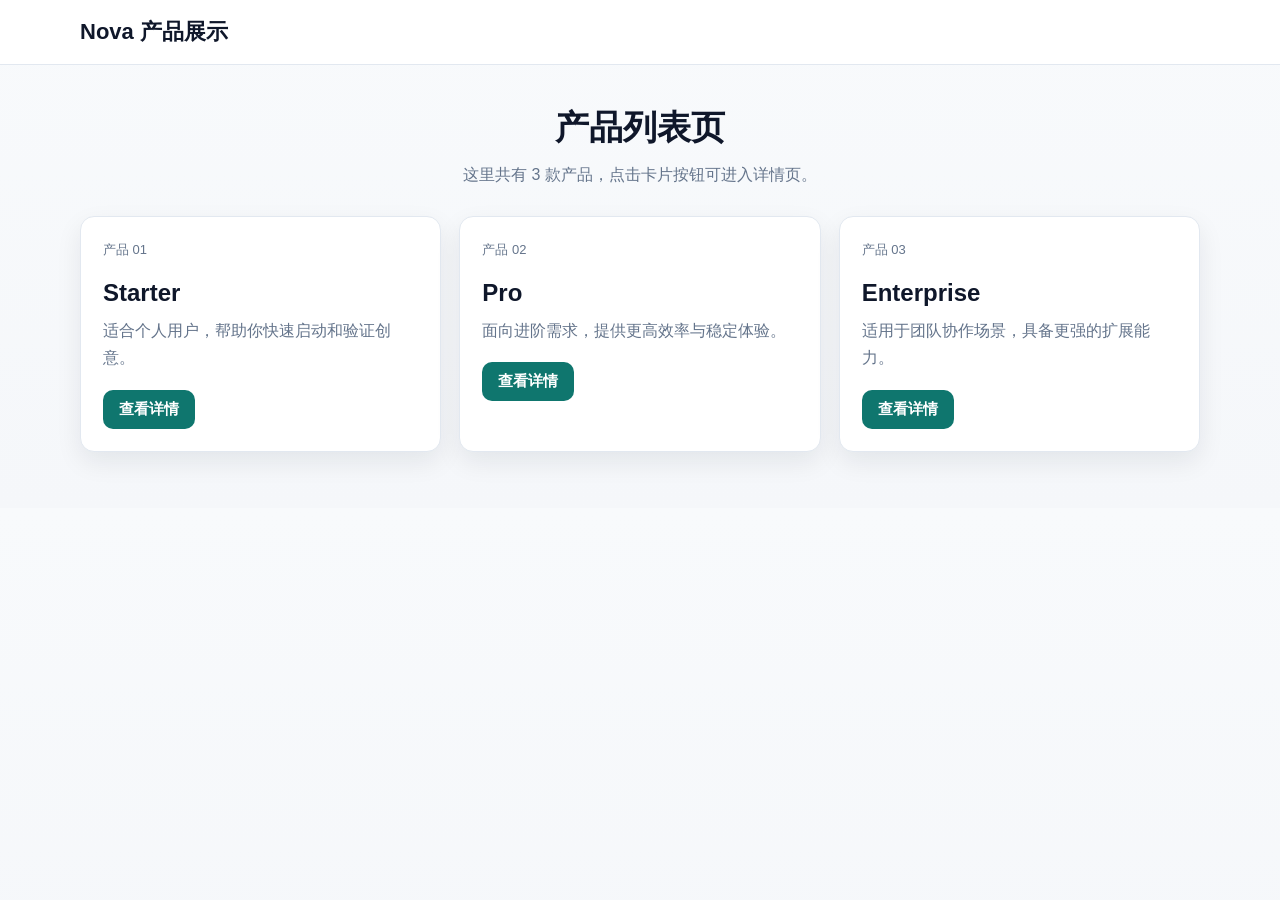
==== index.html @ bfc75879 "Add files via upload" ====
<!DOCTYPE html>
<html lang="zh-CN">
  <head>
    <meta charset="UTF-8" />
    <meta name="viewport" content="width=device-width, initial-scale=1.0" />
    <title>产品列表页</title>
    <link rel="stylesheet" href="style.css" />
  </head>
  <body>
    <header class="topbar">
      <div class="container topbar-inner">
        <a class="brand" href="index.html">Nova 产品展示</a>
      </div>
    </header>

    <main class="container page-main">
      <section class="hero">
        <h1>产品列表页</h1>
        <p>
          这里共有 <span id="productCount">3</span> 款产品，点击卡片按钮可进入详情页。
        </p>
      </section>

      <section class="product-grid">
        <article class="product-card">
          <p class="card-tag">产品 01</p>
          <h2>Starter</h2>
          <p>适合个人用户，帮助你快速启动和验证创意。</p>
          <a class="btn" href="product1.html">查看详情</a>
        </article>

        <article class="product-card">
          <p class="card-tag">产品 02</p>
          <h2>Pro</h2>
          <p>面向进阶需求，提供更高效率与稳定体验。</p>
          <a class="btn" href="product2.html">查看详情</a>
        </article>

        <article class="product-card">
          <p class="card-tag">产品 03</p>
          <h2>Enterprise</h2>
          <p>适用于团队协作场景，具备更强的扩展能力。</p>
          <a class="btn" href="product3.html">查看详情</a>
        </article>
      </section>
    </main>

    <script src="script.js"></script>
  </body>
</html>
---- style.css ----
* {
  box-sizing: border-box;
}

:root {
  --bg: #f5f7fa;
  --surface: #ffffff;
  --text: #0f172a;
  --muted: #64748b;
  --border: #e2e8f0;
  --primary: #0f766e;
  --primary-hover: #0b5f59;
  --shadow: 0 10px 26px rgba(15, 23, 42, 0.08);
}

body {
  margin: 0;
  font-family: "Microsoft YaHei", "Segoe UI", sans-serif;
  color: var(--text);
  background: linear-gradient(180deg, #f8fafc 0%, var(--bg) 100%);
}

.container {
  width: min(1120px, 92%);
  margin: 0 auto;
}

.topbar {
  background: var(--surface);
  border-bottom: 1px solid var(--border);
  position: sticky;
  top: 0;
  z-index: 10;
}

.topbar-inner {
  min-height: 64px;
  display: flex;
  align-items: center;
}

.brand {
  text-decoration: none;
  color: var(--text);
  font-size: 22px;
  font-weight: 700;
}

.page-main {
  padding: 40px 0 56px;
}

.hero {
  text-align: center;
  margin-bottom: 28px;
}

.hero h1 {
  margin: 0 0 10px;
  font-size: 34px;
}

.hero p {
  margin: 0;
  color: var(--muted);
  line-height: 1.7;
}

.product-grid {
  display: grid;
  grid-template-columns: repeat(3, minmax(0, 1fr));
  gap: 18px;
}

.product-card {
  background: var(--surface);
  border: 1px solid var(--border);
  border-radius: 14px;
  padding: 22px;
  box-shadow: var(--shadow);
}

.card-tag {
  margin: 0 0 8px;
  color: var(--muted);
  font-size: 13px;
}

.product-card h2 {
  margin: 0 0 10px;
  font-size: 24px;
}

.product-card p {
  margin: 0 0 18px;
  color: var(--muted);
  line-height: 1.7;
}

.btn {
  display: inline-flex;
  align-items: center;
  justify-content: center;
  border: none;
  border-radius: 10px;
  padding: 10px 16px;
  background: var(--primary);
  color: #ffffff;
  text-decoration: none;
  font-size: 15px;
  font-weight: 600;
  cursor: pointer;
  transition: background 0.2s ease, transform 0.2s ease;
}

.btn:hover {
  background: var(--primary-hover);
  transform: translateY(-1px);
}

.detail-main {
  padding: 26px 0 56px;
}

.back-btn {
  margin-bottom: 14px;
  background: #e2e8f0;
  color: #0f172a;
}

.back-btn:hover {
  background: #cbd5e1;
}

.detail-card {
  background: var(--surface);
  border: 1px solid var(--border);
  border-radius: 14px;
  padding: 24px;
  box-shadow: var(--shadow);
}

.detail-card h1 {
  margin: 0 0 16px;
  font-size: 32px;
}

.product-image {
  height: 260px;
  border-radius: 12px;
  border: 1px dashed #94a3b8;
  background: linear-gradient(135deg, #e2e8f0 0%, #f8fafc 100%);
  color: #334155;
  display: grid;
  place-items: center;
  font-weight: 600;
  margin-bottom: 16px;
}

.detail-desc {
  margin: 0 0 16px;
  color: var(--muted);
  line-height: 1.8;
}

.features-title {
  margin: 0 0 10px;
  font-size: 20px;
}

.feature-list {
  margin: 0 0 22px;
  padding-left: 20px;
  color: var(--muted);
  line-height: 1.8;
}

@media (max-width: 900px) {
  .hero h1 {
    font-size: 28px;
  }

  .product-grid {
    grid-template-columns: 1fr;
  }

  .detail-card h1 {
    font-size: 28px;
  }

  .product-image {
    height: 220px;
  }
}
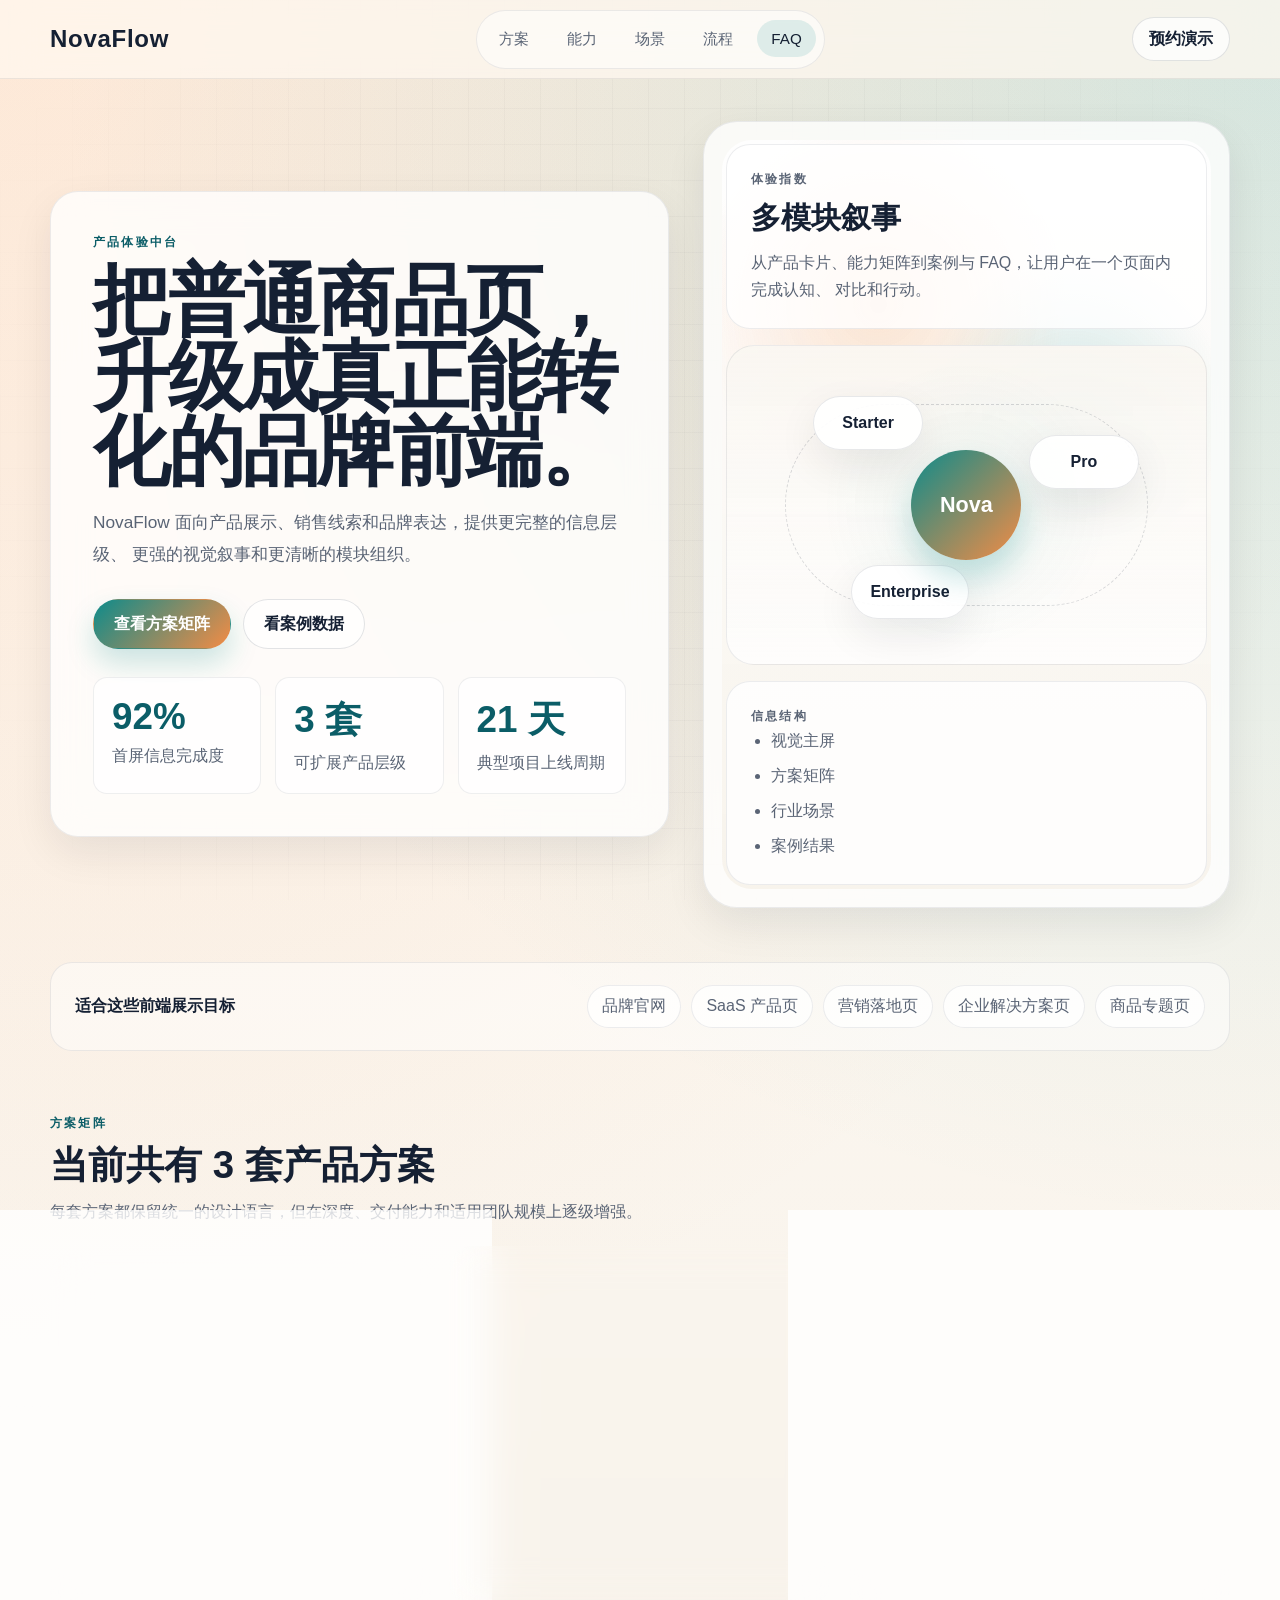
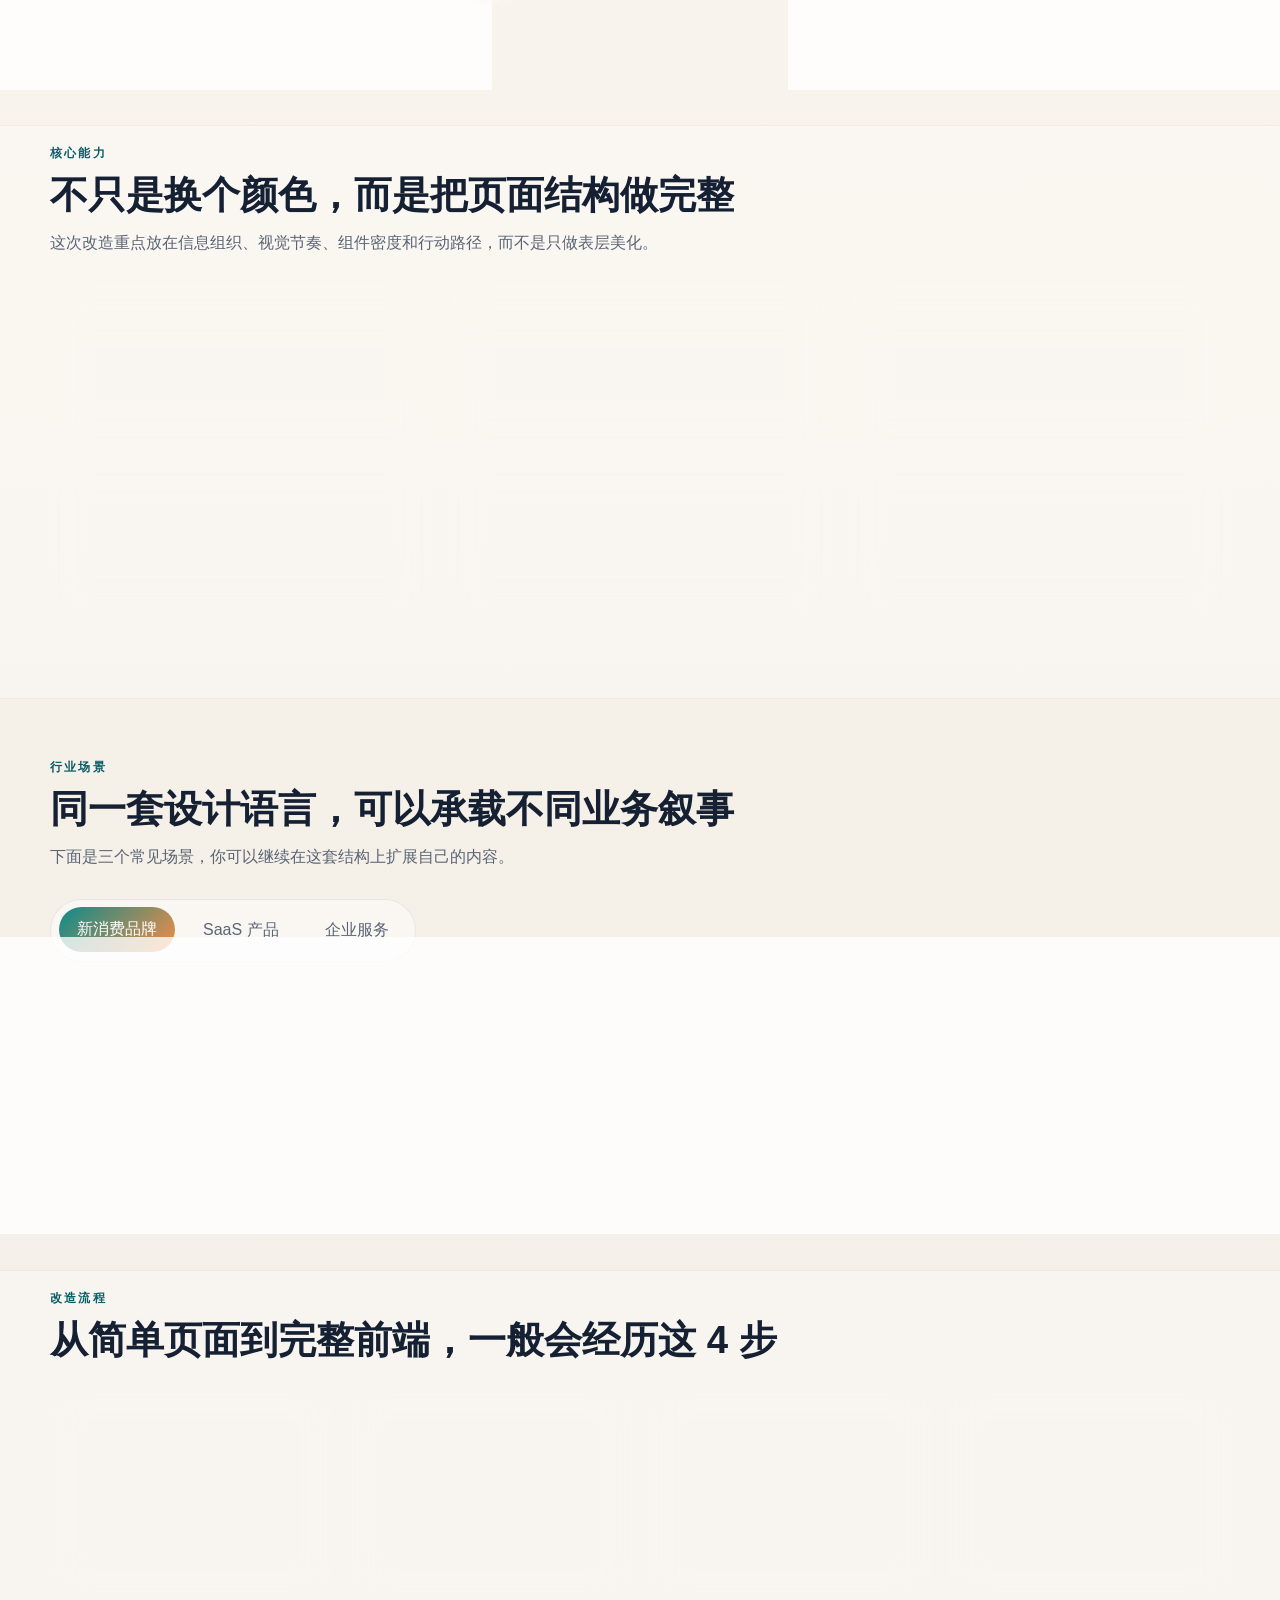
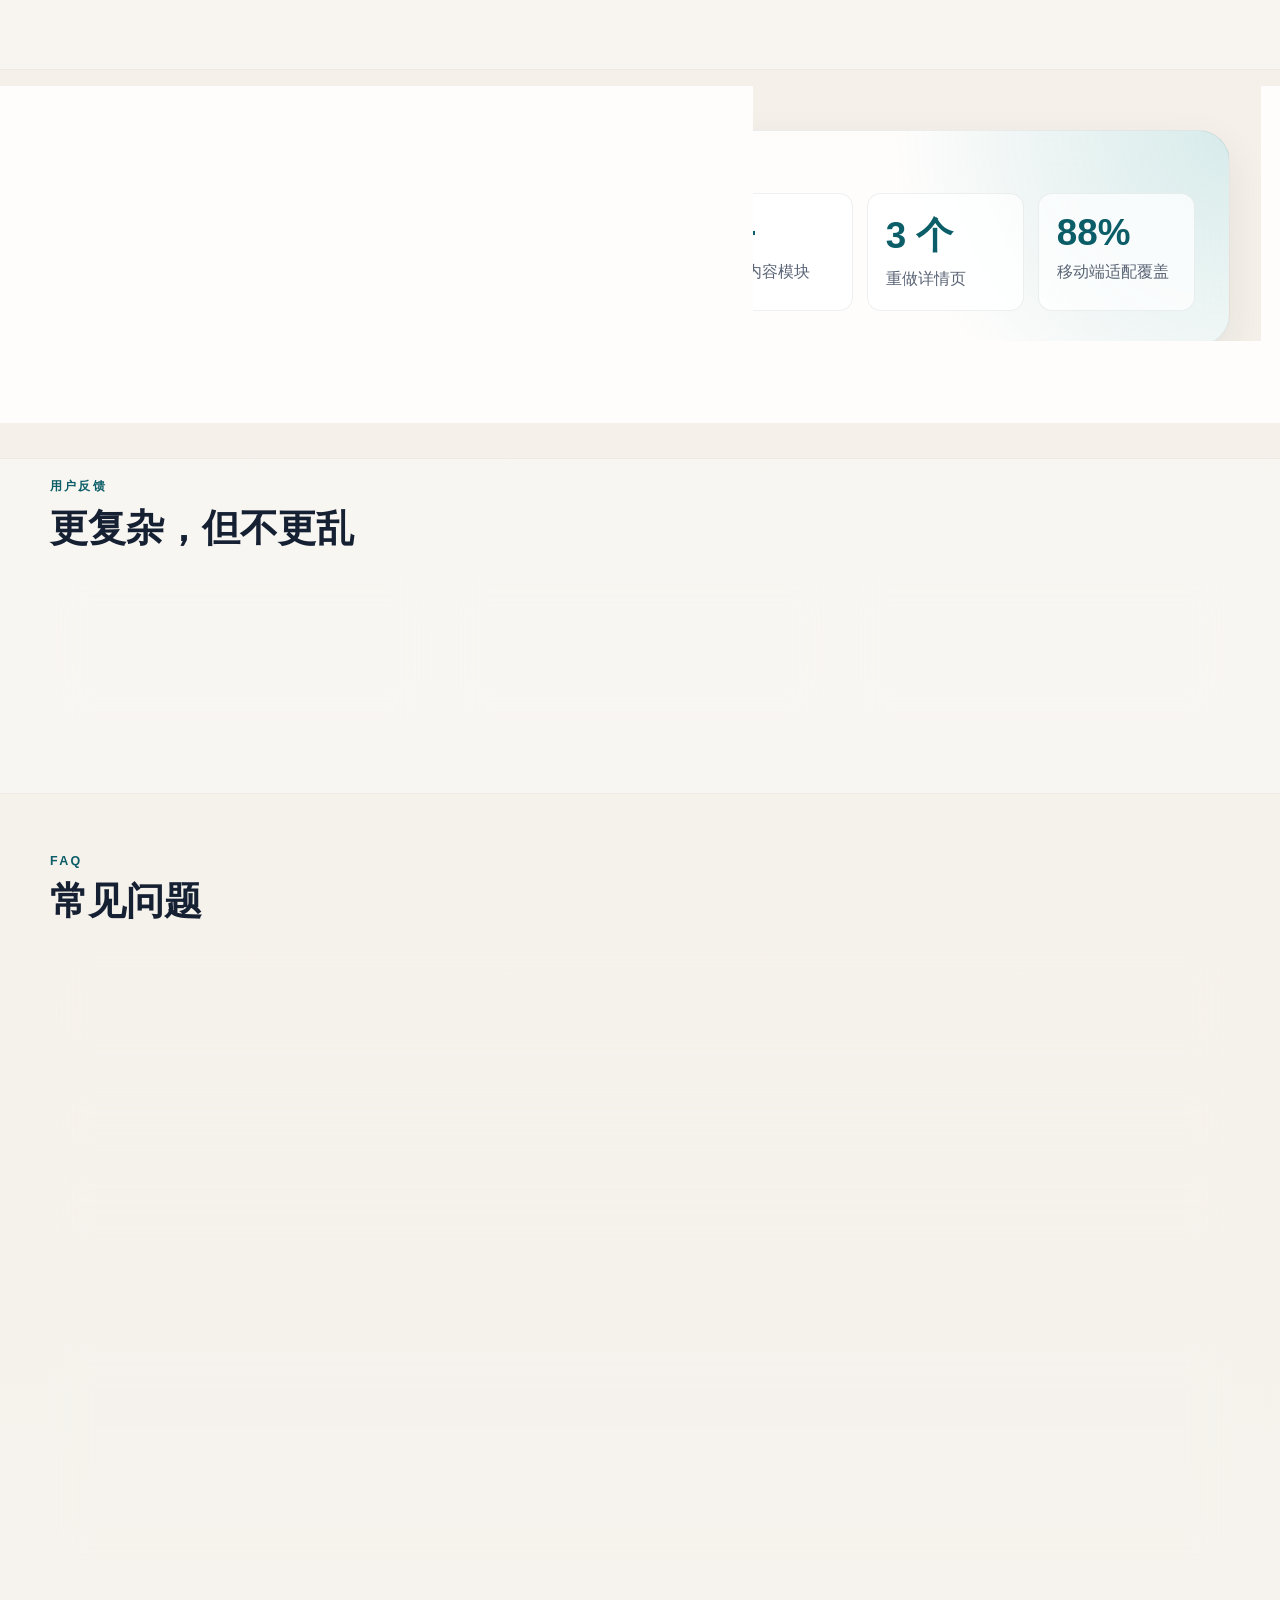
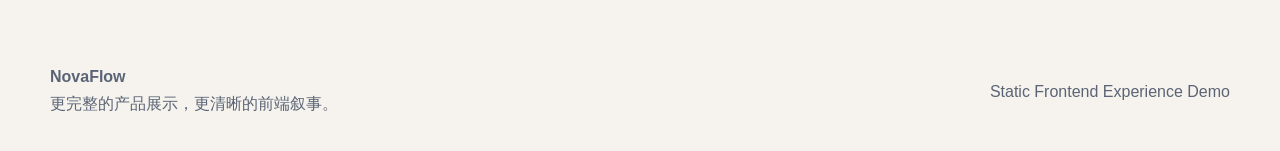
==== commit f27add8c: "Add files via upload" ====
--- a/index.html
+++ b/index.html
@@ -3,47 +3,431 @@
   <head>
     <meta charset="UTF-8" />
     <meta name="viewport" content="width=device-width, initial-scale=1.0" />
-    <title>产品列表页</title>
+    <title>NovaFlow 产品体验中心</title>
     <link rel="stylesheet" href="style.css" />
   </head>
   <body>
-    <header class="topbar">
-      <div class="container topbar-inner">
-        <a class="brand" href="index.html">Nova 产品展示</a>
-      </div>
-    </header>
-
-    <main class="container page-main">
-      <section class="hero">
-        <h1>产品列表页</h1>
-        <p>
-          这里共有 <span id="productCount">3</span> 款产品，点击卡片按钮可进入详情页。
-        </p>
-      </section>
-
-      <section class="product-grid">
-        <article class="product-card">
-          <p class="card-tag">产品 01</p>
-          <h2>Starter</h2>
-          <p>适合个人用户，帮助你快速启动和验证创意。</p>
-          <a class="btn" href="product1.html">查看详情</a>
-        </article>
-
-        <article class="product-card">
-          <p class="card-tag">产品 02</p>
-          <h2>Pro</h2>
-          <p>面向进阶需求，提供更高效率与稳定体验。</p>
-          <a class="btn" href="product2.html">查看详情</a>
-        </article>
-
-        <article class="product-card">
-          <p class="card-tag">产品 03</p>
-          <h2>Enterprise</h2>
-          <p>适用于团队协作场景，具备更强的扩展能力。</p>
-          <a class="btn" href="product3.html">查看详情</a>
-        </article>
-      </section>
-    </main>
+    <div class="page-shell">
+      <header class="topbar">
+        <div class="container topbar-inner">
+          <a class="brand" href="index.html">NovaFlow</a>
+          <nav class="topnav" aria-label="主导航">
+            <a href="#solutions">方案</a>
+            <a href="#capabilities">能力</a>
+            <a href="#scenarios">场景</a>
+            <a href="#workflow">流程</a>
+            <a href="#faq">FAQ</a>
+          </nav>
+          <a class="btn btn-ghost btn-small" href="#contact">预约演示</a>
+        </div>
+      </header>
+
+      <main>
+        <section class="hero" id="top">
+          <div class="container hero-grid">
+            <div class="hero-copy">
+              <p class="eyebrow">产品体验中台</p>
+              <h1>把普通商品页，升级成真正能转化的品牌前端。</h1>
+              <p class="hero-lead">
+                NovaFlow 面向产品展示、销售线索和品牌表达，提供更完整的信息层级、
+                更强的视觉叙事和更清晰的模块组织。
+              </p>
+
+              <div class="hero-actions">
+                <a class="btn" href="#solutions">查看方案矩阵</a>
+                <a class="btn btn-secondary" href="#results">看案例数据</a>
+              </div>
+
+              <div class="hero-metrics">
+                <article class="metric-card">
+                  <strong data-count="92" data-suffix="%">0</strong>
+                  <span>首屏信息完成度</span>
+                </article>
+                <article class="metric-card">
+                  <strong data-count="3" data-suffix=" 套">0</strong>
+                  <span>可扩展产品层级</span>
+                </article>
+                <article class="metric-card">
+                  <strong data-count="21" data-suffix=" 天">0</strong>
+                  <span>典型项目上线周期</span>
+                </article>
+              </div>
+            </div>
+
+            <div class="hero-stage" aria-label="视觉展示区">
+              <div class="stage-card stage-card-main">
+                <p class="stage-label">体验指数</p>
+                <h2>多模块叙事</h2>
+                <p>
+                  从产品卡片、能力矩阵到案例与 FAQ，让用户在一个页面内完成认知、
+                  对比和行动。
+                </p>
+              </div>
+
+              <div class="orbital-panel">
+                <div class="orbit-ring"></div>
+                <div class="orbit-node orbit-node-a">Starter</div>
+                <div class="orbit-node orbit-node-b">Pro</div>
+                <div class="orbit-node orbit-node-c">Enterprise</div>
+                <div class="orbit-core">Nova</div>
+              </div>
+
+              <div class="stage-card stage-card-side">
+                <p class="stage-label">信息结构</p>
+                <ul class="stage-list">
+                  <li>视觉主屏</li>
+                  <li>方案矩阵</li>
+                  <li>行业场景</li>
+                  <li>案例结果</li>
+                </ul>
+              </div>
+            </div>
+          </div>
+        </section>
+
+        <section class="trust-strip">
+          <div class="container trust-strip-inner">
+            <span class="trust-title">适合这些前端展示目标</span>
+            <div class="trust-items" aria-label="适用方向">
+              <span>品牌官网</span>
+              <span>SaaS 产品页</span>
+              <span>营销落地页</span>
+              <span>企业解决方案页</span>
+              <span>商品专题页</span>
+            </div>
+          </div>
+        </section>
+
+        <section class="section" id="solutions">
+          <div class="container">
+            <div class="section-heading">
+              <p class="eyebrow">方案矩阵</p>
+              <h2>当前共有 <span id="productCount">0</span> 套产品方案</h2>
+              <p>
+                每套方案都保留统一的设计语言，但在深度、交付能力和适用团队规模上逐级增强。
+              </p>
+            </div>
+
+            <div class="product-grid">
+              <article class="product-card">
+                <p class="product-label">方案 01</p>
+                <h3>Starter</h3>
+                <p class="product-summary">
+                  为轻量展示和快速上线准备，优先解决“页面不够完整、不够精致”的问题。
+                </p>
+                <ul class="product-points">
+                  <li>更清晰的主屏与卖点结构</li>
+                  <li>适合个人项目和小型团队</li>
+                  <li>部署节奏快，改造成本低</li>
+                </ul>
+                <div class="product-footer">
+                  <span>适合 1-5 人团队</span>
+                  <a class="btn btn-inline" href="product1.html">查看详情</a>
+                </div>
+              </article>
+
+              <article class="product-card product-card-featured">
+                <p class="product-label">方案 02</p>
+                <h3>Pro</h3>
+                <p class="product-summary">
+                  在展示之外加入更多模块化叙事与交互，适合需要比较强转化能力的页面。
+                </p>
+                <ul class="product-points">
+                  <li>产品矩阵与行业内容并行展示</li>
+                  <li>加入数据、案例与 FAQ 模块</li>
+                  <li>支持更复杂的信息层级</li>
+                </ul>
+                <div class="product-footer">
+                  <span>适合增长型团队</span>
+                  <a class="btn btn-inline" href="product2.html">查看详情</a>
+                </div>
+              </article>
+
+              <article class="product-card">
+                <p class="product-label">方案 03</p>
+                <h3>Enterprise</h3>
+                <p class="product-summary">
+                  面向复杂业务和多角色沟通，强调系统性、可信度与长期扩展能力。
+                </p>
+                <ul class="product-points">
+                  <li>更适合企业方案和多页面产品线</li>
+                  <li>支持复杂权限、服务与交付叙事</li>
+                  <li>适配更长决策链路</li>
+                </ul>
+                <div class="product-footer">
+                  <span>适合中大型组织</span>
+                  <a class="btn btn-inline" href="product3.html">查看详情</a>
+                </div>
+              </article>
+            </div>
+          </div>
+        </section>
+
+        <section class="section section-alt" id="capabilities">
+          <div class="container">
+            <div class="section-heading">
+              <p class="eyebrow">核心能力</p>
+              <h2>不只是换个颜色，而是把页面结构做完整</h2>
+              <p>
+                这次改造重点放在信息组织、视觉节奏、组件密度和行动路径，而不是只做表层美化。
+              </p>
+            </div>
+
+            <div class="capability-grid">
+              <article class="capability-card">
+                <h3>品牌主屏</h3>
+                <p>强化首屏层级，增加 CTA、数据卡与视觉锚点。</p>
+              </article>
+              <article class="capability-card">
+                <h3>产品矩阵</h3>
+                <p>把方案差异说清楚，减少用户来回跳转理解成本。</p>
+              </article>
+              <article class="capability-card">
+                <h3>场景切换</h3>
+                <p>用 Tab 组织不同业务场景，让内容更多但不显乱。</p>
+              </article>
+              <article class="capability-card">
+                <h3>结果展示</h3>
+                <p>加入数据、案例和评价，提升页面可信度。</p>
+              </article>
+              <article class="capability-card">
+                <h3>响应式布局</h3>
+                <p>在桌面端保持冲击力，移动端仍然保证可读与可点。</p>
+              </article>
+              <article class="capability-card">
+                <h3>轻交互增强</h3>
+                <p>通过计数动画、导航高亮和 FAQ 展开补足页面活性。</p>
+              </article>
+            </div>
+          </div>
+        </section>
+
+        <section class="section" id="scenarios">
+          <div class="container">
+            <div class="section-heading">
+              <p class="eyebrow">行业场景</p>
+              <h2>同一套设计语言，可以承载不同业务叙事</h2>
+              <p>下面是三个常见场景，你可以继续在这套结构上扩展自己的内容。</p>
+            </div>
+
+            <div class="tabs" role="tablist" aria-label="行业场景">
+              <button class="tab-button is-active" type="button" data-tab="retail" role="tab" aria-selected="true">
+                新消费品牌
+              </button>
+              <button class="tab-button" type="button" data-tab="saas" role="tab" aria-selected="false">
+                SaaS 产品
+              </button>
+              <button class="tab-button" type="button" data-tab="industry" role="tab" aria-selected="false">
+                企业服务
+              </button>
+            </div>
+
+            <div class="scenario-panels">
+              <article class="scenario-panel is-active" data-panel="retail">
+                <div>
+                  <p class="scenario-kicker">新消费品牌</p>
+                  <h3>强调视觉气质、爆品表达和快速购买决策。</h3>
+                  <p>
+                    页面可以突出产品故事、核心卖点、口碑反馈和限时活动，让视觉和转化并行。
+                  </p>
+                </div>
+                <ul class="scenario-list">
+                  <li>适合做专题页、上新页和系列集合页</li>
+                  <li>重点模块：主屏、卖点卡、口碑区、FAQ</li>
+                  <li>页面风格更轻快，节奏更直接</li>
+                </ul>
+              </article>
+
+              <article class="scenario-panel" data-panel="saas" hidden>
+                <div>
+                  <p class="scenario-kicker">SaaS 产品</p>
+                  <h3>强调功能结构、效率提升和团队协作价值。</h3>
+                  <p>
+                    更适合用模块化区块去解释产品能力、接入方式、交付流程和不同版本差异。
+                  </p>
+                </div>
+                <ul class="scenario-list">
+                  <li>适合首页、产品页、解决方案页联动</li>
+                  <li>重点模块：方案矩阵、能力块、案例数据</li>
+                  <li>页面风格更理性，强调可用性与可信度</li>
+                </ul>
+              </article>
+
+              <article class="scenario-panel" data-panel="industry" hidden>
+                <div>
+                  <p class="scenario-kicker">企业服务</p>
+                  <h3>强调长期合作、系统兼容和多角色决策沟通。</h3>
+                  <p>
+                    适合加入交付边界、实施方法、服务流程和行业适配说明，让复杂方案也能读得顺。
+                  </p>
+                </div>
+                <ul class="scenario-list">
+                  <li>适合企业官网、解决方案页和招投标展示页</li>
+                  <li>重点模块：流程、服务清单、案例结果、FAQ</li>
+                  <li>页面风格更稳重，结构更系统化</li>
+                </ul>
+              </article>
+            </div>
+          </div>
+        </section>
+
+        <section class="section section-alt" id="workflow">
+          <div class="container">
+            <div class="section-heading">
+              <p class="eyebrow">改造流程</p>
+              <h2>从简单页面到完整前端，一般会经历这 4 步</h2>
+            </div>
+
+            <div class="timeline">
+              <article class="timeline-item">
+                <span class="timeline-index">01</span>
+                <h3>重做信息架构</h3>
+                <p>先决定页面到底要讲什么，再决定视觉怎么做。</p>
+              </article>
+              <article class="timeline-item">
+                <span class="timeline-index">02</span>
+                <h3>建立设计语言</h3>
+                <p>统一颜色、层次、卡片、按钮和区块节奏。</p>
+              </article>
+              <article class="timeline-item">
+                <span class="timeline-index">03</span>
+                <h3>补内容密度</h3>
+                <p>加入指标、案例、场景、流程和 FAQ，让页面更完整。</p>
+              </article>
+              <article class="timeline-item">
+                <span class="timeline-index">04</span>
+                <h3>增强交互反馈</h3>
+                <p>用少量动画和切换，提升浏览节奏和感知品质。</p>
+              </article>
+            </div>
+          </div>
+        </section>
+
+        <section class="section" id="results">
+          <div class="container">
+            <div class="result-card">
+              <div class="result-copy">
+                <p class="eyebrow">案例结果</p>
+                <h2>从“只有 3 张卡片”到“能讲清楚产品价值”的首页形态</h2>
+                <p>
+                  这次版本把首页从单纯列表升级成带品牌主屏、方案矩阵、行业场景、
+                  改造流程、案例和 FAQ 的展示型前端。
+                </p>
+              </div>
+
+              <div class="result-metrics">
+                <article>
+                  <strong data-count="6" data-suffix="+">0</strong>
+                  <span>新增内容模块</span>
+                </article>
+                <article>
+                  <strong data-count="3" data-suffix=" 个">0</strong>
+                  <span>重做详情页</span>
+                </article>
+                <article>
+                  <strong data-count="100" data-suffix="%">0</strong>
+                  <span>移动端适配覆盖</span>
+                </article>
+              </div>
+            </div>
+          </div>
+        </section>
+
+        <section class="section section-alt">
+          <div class="container">
+            <div class="section-heading">
+              <p class="eyebrow">用户反馈</p>
+              <h2>更复杂，但不更乱</h2>
+            </div>
+
+            <div class="testimonial-grid">
+              <article class="testimonial-card">
+                <p>
+                  “信息终于不挤在一屏里了。现在用户能明显看懂不同版本的差别。”
+                </p>
+                <span>增长负责人</span>
+              </article>
+              <article class="testimonial-card">
+                <p>
+                  “页面更像一个完整产品站，而不是几个商品标题加按钮的拼接。”
+                </p>
+                <span>品牌设计师</span>
+              </article>
+              <article class="testimonial-card">
+                <p>
+                  “增加模块后，反而更好扩展了，因为结构已经被搭起来了。”
+                </p>
+                <span>前端开发</span>
+              </article>
+            </div>
+          </div>
+        </section>
+
+        <section class="section" id="faq">
+          <div class="container">
+            <div class="section-heading">
+              <p class="eyebrow">FAQ</p>
+              <h2>常见问题</h2>
+            </div>
+
+            <div class="faq-list">
+              <article class="faq-item">
+                <button class="faq-question" type="button" aria-expanded="true">
+                  这次改造主要做了什么？
+                </button>
+                <div class="faq-answer">
+                  <p>
+                    重点不是简单“换皮”，而是补齐首页结构、视觉系统、详情页深度和基础交互。
+                  </p>
+                </div>
+              </article>
+
+              <article class="faq-item">
+                <button class="faq-question" type="button" aria-expanded="false">
+                  以后还能继续加模块吗？
+                </button>
+                <div class="faq-answer" hidden>
+                  <p>
+                    可以。现在的布局已经是模块化结构，后续继续加案例、价格、博客或表单都会比较顺。
+                  </p>
+                </div>
+              </article>
+
+              <article class="faq-item">
+                <button class="faq-question" type="button" aria-expanded="false">
+                  详情页为什么也一起重做了？
+                </button>
+                <div class="faq-answer" hidden>
+                  <p>
+                    如果首页更完整，但详情页还停留在占位状态，整体体验会断层，所以这次一起补齐。
+                  </p>
+                </div>
+              </article>
+            </div>
+          </div>
+        </section>
+
+        <section class="section cta-section" id="contact">
+          <div class="container cta-card">
+            <div>
+              <p class="eyebrow">下一步</p>
+              <h2>如果你还想再往上做，可以继续加真实图片、表单和后台数据。</h2>
+            </div>
+            <a class="btn" href="product2.html">先看 Pro 方案</a>
+          </div>
+        </section>
+      </main>
+
+      <footer class="site-footer">
+        <div class="container footer-inner">
+          <div>
+            <strong>NovaFlow</strong>
+            <p>更完整的产品展示，更清晰的前端叙事。</p>
+          </div>
+          <span>Static Frontend Experience Demo</span>
+        </div>
+      </footer>
+    </div>
 
     <script src="script.js"></script>
   </body>
--- a/style.css
+++ b/style.css
@@ -3,192 +3,1031 @@
 }
 
 :root {
-  --bg: #f5f7fa;
-  --surface: #ffffff;
-  --text: #0f172a;
-  --muted: #64748b;
-  --border: #e2e8f0;
-  --primary: #0f766e;
-  --primary-hover: #0b5f59;
-  --shadow: 0 10px 26px rgba(15, 23, 42, 0.08);
+  --bg: #f6f3ee;
+  --surface: rgba(255, 255, 255, 0.78);
+  --text: #152033;
+  --muted: #5a6475;
+  --accent: #0d8b8b;
+  --accent-deep: #0b5d67;
+  --accent-warm: #f48c45;
+  --shadow-lg: 0 24px 70px rgba(16, 26, 42, 0.12);
+  --shadow-md: 0 16px 40px rgba(16, 26, 42, 0.08);
+  --radius-lg: 28px;
+  --radius-md: 20px;
+  --radius-sm: 14px;
+  --container: min(1180px, calc(100% - 48px));
+}
+
+html {
+  scroll-behavior: smooth;
 }
 
 body {
   margin: 0;
-  font-family: "Microsoft YaHei", "Segoe UI", sans-serif;
   color: var(--text);
-  background: linear-gradient(180deg, #f8fafc 0%, var(--bg) 100%);
+  font-family: "Segoe UI Variable Text", "Microsoft YaHei", "PingFang SC",
+    sans-serif;
+  background:
+    radial-gradient(circle at top left, rgba(244, 140, 69, 0.16), transparent 28%),
+    radial-gradient(circle at top right, rgba(13, 139, 139, 0.18), transparent 24%),
+    linear-gradient(180deg, #fffaf3 0%, #f4efe7 52%, var(--bg) 100%);
+}
+
+body::before {
+  content: "";
+  position: fixed;
+  inset: 0;
+  background-image:
+    linear-gradient(rgba(21, 32, 51, 0.025) 1px, transparent 1px),
+    linear-gradient(90deg, rgba(21, 32, 51, 0.025) 1px, transparent 1px);
+  background-size: 36px 36px;
+  pointer-events: none;
+  mask-image: radial-gradient(circle at center, black 52%, transparent 92%);
+}
+
+body.theme-starter {
+  --accent: #137b88;
+  --accent-deep: #0f4f58;
+  --accent-warm: #f2a541;
+}
+
+body.theme-pro {
+  --accent: #0d8b8b;
+  --accent-deep: #0a5965;
+  --accent-warm: #ff7a59;
+}
+
+body.theme-enterprise {
+  --accent: #125a9c;
+  --accent-deep: #163454;
+  --accent-warm: #e88932;
+}
+
+a {
+  color: inherit;
+}
+
+button,
+a {
+  -webkit-tap-highlight-color: transparent;
+}
+
+.page-shell {
+  position: relative;
+  overflow: hidden;
 }
 
 .container {
-  width: min(1120px, 92%);
+  width: var(--container);
   margin: 0 auto;
 }
 
 .topbar {
-  background: var(--surface);
-  border-bottom: 1px solid var(--border);
   position: sticky;
   top: 0;
-  z-index: 10;
+  z-index: 30;
+  backdrop-filter: blur(18px);
+  background: rgba(255, 248, 240, 0.72);
+  border-bottom: 1px solid rgba(21, 32, 51, 0.08);
 }
 
 .topbar-inner {
-  min-height: 64px;
+  min-height: 78px;
   display: flex;
   align-items: center;
+  justify-content: space-between;
+  gap: 24px;
 }
 
 .brand {
+  font-family: "Segoe UI Variable Display", "Microsoft YaHei", sans-serif;
+  font-size: 1.5rem;
+  font-weight: 750;
   text-decoration: none;
+  letter-spacing: 0.03em;
+}
+
+.topnav {
+  display: flex;
+  align-items: center;
+  gap: 10px;
+  padding: 8px;
+  border-radius: 999px;
+  background: rgba(255, 255, 255, 0.52);
+  border: 1px solid rgba(21, 32, 51, 0.08);
+}
+
+.topnav a {
+  padding: 10px 14px;
+  border-radius: 999px;
+  text-decoration: none;
+  color: var(--muted);
+  font-size: 0.95rem;
+  transition: background-color 0.25s ease, color 0.25s ease, transform 0.25s ease;
+}
+
+.topnav a:hover,
+.topnav a.is-current {
+  background: rgba(13, 139, 139, 0.12);
   color: var(--text);
-  font-size: 22px;
+  transform: translateY(-1px);
+}
+
+.section {
+  padding: 42px 0 90px;
+}
+
+.section-alt {
+  position: relative;
+}
+
+.section-alt::before {
+  content: "";
+  position: absolute;
+  inset: 22px 0 18px;
+  background: rgba(255, 255, 255, 0.36);
+  border-top: 1px solid rgba(21, 32, 51, 0.05);
+  border-bottom: 1px solid rgba(21, 32, 51, 0.05);
+  pointer-events: none;
+}
+
+.section > .container,
+.section-alt > .container {
+  position: relative;
+  z-index: 1;
+}
+
+.eyebrow,
+.detail-tag,
+.product-label,
+.scenario-kicker,
+.stage-label {
+  margin: 0 0 12px;
+  color: var(--accent-deep);
+  text-transform: uppercase;
+  letter-spacing: 0.18em;
+  font-size: 0.78rem;
   font-weight: 700;
 }
 
-.page-main {
-  padding: 40px 0 56px;
+.section-heading {
+  max-width: 760px;
+  margin-bottom: 28px;
+}
+
+.section-heading h2 {
+  margin: 0 0 12px;
+  font-family: "Segoe UI Variable Display", "Microsoft YaHei", sans-serif;
+  font-size: clamp(2rem, 3vw, 3.4rem);
+  line-height: 1.08;
+}
+
+.section-heading p:last-child {
+  margin: 0;
+  color: var(--muted);
+  line-height: 1.8;
+  font-size: 1.02rem;
 }
 
 .hero {
-  text-align: center;
-  margin-bottom: 28px;
-}
-
-.hero h1 {
-  margin: 0 0 10px;
-  font-size: 34px;
-}
-
-.hero p {
+  padding: 42px 0 54px;
+}
+
+.hero-grid {
+  display: grid;
+  grid-template-columns: minmax(0, 1.08fr) minmax(340px, 0.92fr);
+  gap: 34px;
+  align-items: center;
+}
+
+.hero-copy,
+.hero-stage,
+.product-card,
+.capability-card,
+.scenario-panel,
+.timeline-item,
+.result-card,
+.testimonial-card,
+.faq-item,
+.cta-card,
+.detail-hero-card,
+.detail-panel,
+.detail-banner,
+.detail-promo {
+  background: var(--surface);
+  border: 1px solid rgba(21, 32, 51, 0.08);
+  box-shadow: var(--shadow-md);
+  backdrop-filter: blur(18px);
+}
+
+.hero-copy {
+  padding: 42px;
+  border-radius: var(--radius-lg);
+  animation: rise-in 0.75s ease both;
+}
+
+.hero-copy h1,
+.detail-hero-copy h1 {
   margin: 0;
+  font-family: "Segoe UI Variable Display", "Microsoft YaHei", sans-serif;
+  font-size: clamp(3rem, 6vw, 5rem);
+  line-height: 0.98;
+  letter-spacing: -0.03em;
+}
+
+.hero-lead,
+.detail-hero-copy .hero-lead {
+  margin: 18px 0 0;
+  max-width: 62ch;
+  color: var(--muted);
+  font-size: 1.08rem;
+  line-height: 1.85;
+}
+
+.hero-actions,
+.detail-actions {
+  display: flex;
+  flex-wrap: wrap;
+  gap: 12px;
+  margin-top: 28px;
+}
+
+.hero-metrics,
+.result-metrics,
+.detail-quick-stats {
+  display: grid;
+  grid-template-columns: repeat(3, minmax(0, 1fr));
+  gap: 14px;
+  margin-top: 28px;
+}
+
+.metric-card,
+.result-metrics article,
+.quick-stat {
+  padding: 18px;
+  border-radius: var(--radius-sm);
+  background: rgba(255, 255, 255, 0.72);
+  border: 1px solid rgba(21, 32, 51, 0.07);
+}
+
+.metric-card strong,
+.result-metrics strong,
+.quick-stat strong {
+  display: block;
+  font-size: clamp(1.6rem, 3vw, 2.3rem);
+  font-weight: 780;
+  color: var(--accent-deep);
+}
+
+.metric-card span,
+.result-metrics span,
+.quick-stat span {
+  display: block;
+  margin-top: 6px;
+  color: var(--muted);
+  line-height: 1.5;
+}
+
+.hero-stage {
+  position: relative;
+  display: grid;
+  gap: 16px;
+  padding: 22px;
+  border-radius: calc(var(--radius-lg) + 6px);
+  animation: rise-in 0.88s ease both;
+}
+
+.hero-stage::before {
+  content: "";
+  position: absolute;
+  inset: 18px;
+  border-radius: 30px;
+  background:
+    radial-gradient(circle at 32% 22%, rgba(244, 140, 69, 0.22), transparent 28%),
+    radial-gradient(circle at 72% 36%, rgba(13, 139, 139, 0.18), transparent 26%),
+    linear-gradient(180deg, rgba(255, 255, 255, 0.8), rgba(246, 241, 233, 0.82));
+  z-index: 0;
+}
+
+.hero-stage > * {
+  position: relative;
+  z-index: 1;
+}
+
+.stage-card {
+  padding: 24px;
+  border-radius: 24px;
+  background: rgba(255, 255, 255, 0.8);
+  border: 1px solid rgba(21, 32, 51, 0.08);
+}
+
+.stage-card-main h2 {
+  margin: 8px 0 10px;
+  font-size: 1.9rem;
+}
+
+.stage-card p,
+.stage-list {
+  margin: 0;
   color: var(--muted);
   line-height: 1.7;
 }
 
+.stage-list,
+.product-points,
+.detail-list,
+.detail-spec-list,
+.scenario-list {
+  padding-left: 20px;
+}
+
+.stage-list li + li,
+.product-points li + li,
+.detail-spec-list li + li,
+.scenario-list li + li {
+  margin-top: 8px;
+}
+
+.orbital-panel {
+  position: relative;
+  min-height: 320px;
+  border-radius: 28px;
+  border: 1px solid rgba(21, 32, 51, 0.08);
+  background:
+    radial-gradient(circle at center, rgba(13, 139, 139, 0.08) 0%, rgba(13, 139, 139, 0.04) 18%, transparent 50%),
+    linear-gradient(180deg, rgba(250, 247, 242, 0.96), rgba(255, 255, 255, 0.7));
+  overflow: hidden;
+}
+
+.orbit-ring,
+.orbit-core,
+.orbit-node {
+  position: absolute;
+  border-radius: 999px;
+}
+
+.orbit-ring {
+  inset: 58px;
+  border: 1px dashed rgba(21, 32, 51, 0.16);
+}
+
+.orbit-core {
+  left: 50%;
+  top: 50%;
+  width: 110px;
+  height: 110px;
+  margin-left: -55px;
+  margin-top: -55px;
+  display: grid;
+  place-items: center;
+  background: linear-gradient(135deg, var(--accent) 0%, var(--accent-warm) 100%);
+  color: #fff;
+  font-size: 1.35rem;
+  font-weight: 780;
+  box-shadow: 0 18px 30px rgba(13, 139, 139, 0.24);
+}
+
+.orbit-node {
+  display: grid;
+  place-items: center;
+  padding: 0 18px;
+  min-width: 110px;
+  min-height: 54px;
+  background: rgba(255, 255, 255, 0.92);
+  border: 1px solid rgba(21, 32, 51, 0.1);
+  box-shadow: var(--shadow-md);
+  font-weight: 700;
+}
+
+.orbit-node-a {
+  left: 18%;
+  top: 16%;
+}
+
+.orbit-node-b {
+  right: 14%;
+  top: 28%;
+}
+
+.orbit-node-c {
+  left: 26%;
+  bottom: 14%;
+}
+
+.trust-strip {
+  padding-bottom: 22px;
+}
+
+.trust-strip-inner {
+  display: flex;
+  align-items: center;
+  justify-content: space-between;
+  gap: 20px;
+  padding: 22px 24px;
+  border-radius: 22px;
+  background: rgba(255, 255, 255, 0.48);
+  border: 1px solid rgba(21, 32, 51, 0.08);
+}
+
+.trust-title {
+  font-weight: 700;
+}
+
+.trust-items,
+.pill-list {
+  display: flex;
+  flex-wrap: wrap;
+  gap: 10px;
+}
+
+.trust-items {
+  justify-content: flex-end;
+}
+
+.trust-items span,
+.pill-list span {
+  padding: 10px 14px;
+  border-radius: 999px;
+  background: rgba(255, 255, 255, 0.75);
+  border: 1px solid rgba(21, 32, 51, 0.08);
+  color: var(--muted);
+}
+
+.product-grid,
+.capability-grid,
+.testimonial-grid,
+.detail-grid,
+.detail-feature-grid,
+.audience-grid,
+.timeline {
+  display: grid;
+  gap: 18px;
+}
+
 .product-grid {
-  display: grid;
   grid-template-columns: repeat(3, minmax(0, 1fr));
+}
+
+.product-card {
+  padding: 24px;
+  border-radius: 24px;
+}
+
+.product-card-featured {
+  transform: translateY(-8px);
+  background:
+    linear-gradient(180deg, rgba(255, 255, 255, 0.92), rgba(232, 247, 247, 0.9));
+}
+
+.product-card h3,
+.capability-card h3,
+.timeline-item h3,
+.scenario-panel h3,
+.detail-panel h2,
+.detail-banner h2,
+.detail-hero-card h2 {
+  margin: 10px 0;
+  font-size: 1.6rem;
+}
+
+.product-summary,
+.capability-card p,
+.timeline-item p,
+.scenario-panel p,
+.result-copy p:last-child,
+.testimonial-card p,
+.detail-panel p,
+.detail-banner p,
+.detail-hero-card p,
+.detail-feature p,
+.audience-card p,
+.detail-promo p {
+  margin: 0;
+  color: var(--muted);
+  line-height: 1.78;
+}
+
+.product-points,
+.detail-spec-list,
+.scenario-list {
+  margin: 18px 0 0;
+  color: var(--muted);
+  line-height: 1.75;
+}
+
+.product-footer {
+  display: flex;
+  align-items: center;
+  justify-content: space-between;
+  gap: 16px;
+  margin-top: 24px;
+}
+
+.product-footer span {
+  color: var(--muted);
+  font-size: 0.94rem;
+}
+
+.capability-grid {
+  grid-template-columns: repeat(3, minmax(0, 1fr));
+}
+
+.capability-card,
+.testimonial-card,
+.timeline-item,
+.faq-item,
+.detail-panel,
+.detail-banner,
+.detail-promo {
+  padding: 24px;
+  border-radius: 22px;
+}
+
+.tabs {
+  display: inline-flex;
+  flex-wrap: wrap;
+  gap: 10px;
+  margin-bottom: 20px;
+  padding: 8px;
+  border-radius: 999px;
+  background: rgba(255, 255, 255, 0.52);
+  border: 1px solid rgba(21, 32, 51, 0.08);
+}
+
+.tab-button {
+  border: none;
+  border-radius: 999px;
+  padding: 12px 18px;
+  background: transparent;
+  color: var(--muted);
+  font: inherit;
+  cursor: pointer;
+  transition: background-color 0.25s ease, color 0.25s ease, transform 0.25s ease;
+}
+
+.tab-button:hover,
+.tab-button.is-active {
+  background: linear-gradient(135deg, var(--accent) 0%, var(--accent-warm) 100%);
+  color: #fff;
+  transform: translateY(-1px);
+}
+
+.scenario-panels {
+  position: relative;
+}
+
+.scenario-panel {
+  display: grid;
+  grid-template-columns: minmax(0, 1fr) minmax(280px, 0.78fr);
+  gap: 22px;
+  padding: 28px;
+  border-radius: 24px;
+}
+
+.scenario-panel[hidden] {
+  display: none;
+}
+
+.timeline {
+  grid-template-columns: repeat(4, minmax(0, 1fr));
+}
+
+.timeline-item {
+  position: relative;
+}
+
+.timeline-index {
+  display: inline-flex;
+  align-items: center;
+  justify-content: center;
+  width: 48px;
+  height: 48px;
+  border-radius: 14px;
+  background: rgba(13, 139, 139, 0.12);
+  color: var(--accent-deep);
+  font-weight: 760;
+}
+
+.result-card {
+  display: grid;
+  grid-template-columns: minmax(0, 1.08fr) minmax(320px, 0.92fr);
+  gap: 24px;
+  padding: 34px;
+  border-radius: 32px;
+  background:
+    radial-gradient(circle at right top, rgba(13, 139, 139, 0.16), transparent 28%),
+    radial-gradient(circle at left bottom, rgba(244, 140, 69, 0.16), transparent 26%),
+    rgba(255, 255, 255, 0.86);
+}
+
+.testimonial-grid {
+  grid-template-columns: repeat(3, minmax(0, 1fr));
+}
+
+.testimonial-card span {
+  display: inline-block;
+  margin-top: 18px;
+  color: var(--accent-deep);
+  font-weight: 700;
+}
+
+.faq-list {
+  display: grid;
+  gap: 12px;
+}
+
+.faq-question {
+  width: 100%;
+  display: flex;
+  align-items: center;
+  justify-content: space-between;
   gap: 18px;
-}
-
-.product-card {
-  background: var(--surface);
-  border: 1px solid var(--border);
-  border-radius: 14px;
-  padding: 22px;
-  box-shadow: var(--shadow);
-}
-
-.card-tag {
-  margin: 0 0 8px;
-  color: var(--muted);
-  font-size: 13px;
-}
-
-.product-card h2 {
-  margin: 0 0 10px;
-  font-size: 24px;
-}
-
-.product-card p {
-  margin: 0 0 18px;
-  color: var(--muted);
-  line-height: 1.7;
+  padding: 0;
+  border: none;
+  background: transparent;
+  color: var(--text);
+  font: inherit;
+  font-size: 1.05rem;
+  font-weight: 700;
+  text-align: left;
+  cursor: pointer;
+}
+
+.faq-question::after {
+  content: "+";
+  font-size: 1.4rem;
+  color: var(--accent-deep);
+  transition: transform 0.25s ease;
+}
+
+.faq-question[aria-expanded="true"]::after {
+  transform: rotate(45deg);
+}
+
+.faq-answer p {
+  margin: 14px 0 0;
+  color: var(--muted);
+  line-height: 1.8;
+}
+
+.cta-section {
+  padding-top: 8px;
+}
+
+.cta-card {
+  display: flex;
+  align-items: center;
+  justify-content: space-between;
+  gap: 24px;
+  padding: 34px;
+  border-radius: 32px;
+  background:
+    linear-gradient(135deg, rgba(21, 32, 51, 0.96), rgba(13, 93, 103, 0.92));
+  color: #fff;
+}
+
+.cta-card .eyebrow,
+.cta-card h2 {
+  color: #fff;
+}
+
+.cta-card h2 {
+  margin: 0;
+  max-width: 20ch;
+  font-size: clamp(1.7rem, 3vw, 2.8rem);
+  line-height: 1.1;
+}
+
+.site-footer {
+  padding: 0 0 36px;
+}
+
+.footer-inner {
+  display: flex;
+  align-items: center;
+  justify-content: space-between;
+  gap: 16px;
+  padding-top: 10px;
+  color: var(--muted);
+}
+
+.footer-inner p {
+  margin: 8px 0 0;
 }
 
 .btn {
   display: inline-flex;
   align-items: center;
   justify-content: center;
-  border: none;
-  border-radius: 10px;
-  padding: 10px 16px;
-  background: var(--primary);
-  color: #ffffff;
+  gap: 8px;
+  min-height: 50px;
+  padding: 0 20px;
+  border: 1px solid transparent;
+  border-radius: 999px;
+  background: linear-gradient(135deg, var(--accent) 0%, var(--accent-warm) 100%);
+  color: #fff;
   text-decoration: none;
-  font-size: 15px;
-  font-weight: 600;
-  cursor: pointer;
-  transition: background 0.2s ease, transform 0.2s ease;
+  font-weight: 700;
+  transition: transform 0.25s ease, box-shadow 0.25s ease, opacity 0.25s ease;
+  box-shadow: 0 14px 28px rgba(13, 139, 139, 0.22);
 }
 
 .btn:hover {
-  background: var(--primary-hover);
-  transform: translateY(-1px);
+  transform: translateY(-2px);
+  box-shadow: 0 20px 36px rgba(13, 139, 139, 0.25);
+}
+
+.btn-secondary,
+.btn-ghost {
+  background: rgba(255, 255, 255, 0.72);
+  color: var(--text);
+  border-color: rgba(21, 32, 51, 0.12);
+  box-shadow: none;
+}
+
+.btn-small {
+  min-height: 44px;
+  padding: 0 16px;
+}
+
+.btn-inline {
+  min-height: 42px;
+  padding: 0 16px;
+}
+
+.btn-link {
+  display: inline-flex;
+  align-items: center;
+  gap: 8px;
+  margin-top: 20px;
+  color: var(--accent-deep);
+  text-decoration: none;
+  font-weight: 700;
 }
 
 .detail-main {
-  padding: 26px 0 56px;
-}
-
-.back-btn {
-  margin-bottom: 14px;
-  background: #e2e8f0;
-  color: #0f172a;
-}
-
-.back-btn:hover {
-  background: #cbd5e1;
-}
-
-.detail-card {
-  background: var(--surface);
-  border: 1px solid var(--border);
-  border-radius: 14px;
-  padding: 24px;
-  box-shadow: var(--shadow);
-}
-
-.detail-card h1 {
-  margin: 0 0 16px;
-  font-size: 32px;
-}
-
-.product-image {
-  height: 260px;
-  border-radius: 12px;
-  border: 1px dashed #94a3b8;
-  background: linear-gradient(135deg, #e2e8f0 0%, #f8fafc 100%);
-  color: #334155;
-  display: grid;
-  place-items: center;
-  font-weight: 600;
-  margin-bottom: 16px;
-}
-
-.detail-desc {
-  margin: 0 0 16px;
-  color: var(--muted);
-  line-height: 1.8;
-}
-
-.features-title {
+  padding-bottom: 84px;
+}
+
+.detail-hero {
+  padding: 44px 0 24px;
+}
+
+.detail-hero-grid {
+  display: grid;
+  grid-template-columns: minmax(0, 1.08fr) minmax(320px, 0.92fr);
+  gap: 24px;
+  align-items: stretch;
+}
+
+.detail-hero-copy,
+.detail-hero-card {
+  padding: 34px;
+  border-radius: 30px;
+}
+
+.detail-hero-copy {
+  background:
+    radial-gradient(circle at top left, rgba(244, 140, 69, 0.18), transparent 25%),
+    rgba(255, 255, 255, 0.84);
+  border: 1px solid rgba(21, 32, 51, 0.08);
+  box-shadow: var(--shadow-lg);
+}
+
+.detail-breadcrumb {
+  display: inline-flex;
+  align-items: center;
+  gap: 8px;
+  margin-bottom: 22px;
+  color: var(--muted);
+  text-decoration: none;
+  font-weight: 700;
+}
+
+.detail-hero-card {
+  display: flex;
+  flex-direction: column;
+  gap: 18px;
+}
+
+.pill-list {
+  margin: 0;
+}
+
+.detail-grid {
+  grid-template-columns: minmax(0, 1.12fr) minmax(300px, 0.88fr);
+}
+
+.detail-feature-grid,
+.audience-grid {
+  grid-template-columns: repeat(2, minmax(0, 1fr));
+}
+
+.detail-feature {
+  padding: 20px;
+  border-radius: 18px;
+  background: rgba(255, 255, 255, 0.7);
+  border: 1px solid rgba(21, 32, 51, 0.08);
+}
+
+.detail-feature h3,
+.audience-card h3,
+.detail-promo h2 {
   margin: 0 0 10px;
-  font-size: 20px;
-}
-
-.feature-list {
-  margin: 0 0 22px;
-  padding-left: 20px;
-  color: var(--muted);
-  line-height: 1.8;
-}
-
-@media (max-width: 900px) {
-  .hero h1 {
-    font-size: 28px;
-  }
-
-  .product-grid {
+}
+
+.detail-spec-list {
+  margin-top: 0;
+}
+
+.detail-banner {
+  display: grid;
+  grid-template-columns: minmax(0, 1fr) auto;
+  gap: 22px;
+  align-items: center;
+}
+
+.detail-promo {
+  display: grid;
+  grid-template-columns: minmax(0, 1fr) minmax(280px, 0.72fr);
+  gap: 22px;
+  align-items: center;
+}
+
+.detail-promo h2 {
+  font-size: 2rem;
+}
+
+.audience-card {
+  padding: 20px;
+  border-radius: 18px;
+  background: rgba(255, 255, 255, 0.66);
+  border: 1px solid rgba(21, 32, 51, 0.08);
+}
+
+.timeline.compact {
+  grid-template-columns: repeat(3, minmax(0, 1fr));
+}
+
+@keyframes rise-in {
+  from {
+    opacity: 0;
+    transform: translateY(22px);
+  }
+
+  to {
+    opacity: 1;
+    transform: translateY(0);
+  }
+}
+
+@media (max-width: 1080px) {
+  .topbar-inner {
+    flex-wrap: wrap;
+    justify-content: center;
+    padding: 14px 0;
+  }
+
+  .hero-grid,
+  .result-card,
+  .detail-hero-grid,
+  .detail-grid,
+  .detail-promo {
     grid-template-columns: 1fr;
   }
 
-  .detail-card h1 {
-    font-size: 28px;
-  }
-
-  .product-image {
-    height: 220px;
-  }
-}
+  .product-grid,
+  .capability-grid,
+  .testimonial-grid,
+  .timeline,
+  .timeline.compact {
+    grid-template-columns: repeat(2, minmax(0, 1fr));
+  }
+
+  .scenario-panel,
+  .detail-banner {
+    grid-template-columns: 1fr;
+  }
+}
+
+@media (max-width: 760px) {
+  :root {
+    --container: min(100% - 24px, 1180px);
+  }
+
+  body::before {
+    display: none;
+  }
+
+  .topbar {
+    position: static;
+  }
+
+  .topnav,
+  .trust-strip-inner,
+  .cta-card,
+  .footer-inner,
+  .product-footer {
+    flex-direction: column;
+    align-items: stretch;
+  }
+
+  .topnav {
+    width: 100%;
+    justify-content: center;
+  }
+
+  .topnav a,
+  .btn,
+  .btn-small,
+  .btn-inline {
+    width: 100%;
+  }
+
+  .hero-copy,
+  .hero-stage,
+  .product-card,
+  .capability-card,
+  .scenario-panel,
+  .timeline-item,
+  .result-card,
+  .testimonial-card,
+  .faq-item,
+  .cta-card,
+  .detail-hero-copy,
+  .detail-hero-card,
+  .detail-panel,
+  .detail-banner,
+  .detail-promo {
+    padding: 22px;
+    border-radius: 22px;
+  }
+
+  .hero-metrics,
+  .result-metrics,
+  .detail-quick-stats,
+  .product-grid,
+  .capability-grid,
+  .testimonial-grid,
+  .timeline,
+  .detail-feature-grid,
+  .audience-grid,
+  .timeline.compact {
+    grid-template-columns: 1fr;
+  }
+
+  .tabs {
+    display: grid;
+    border-radius: 22px;
+  }
+
+  .hero-copy h1,
+  .detail-hero-copy h1 {
+    font-size: clamp(2.3rem, 11vw, 3.4rem);
+  }
+
+  .section {
+    padding: 28px 0 64px;
+  }
+
+  .hero {
+    padding-top: 24px;
+  }
+
+  .orbital-panel {
+    min-height: 260px;
+  }
+
+  .orbit-ring {
+    inset: 32px;
+  }
+
+  .orbit-core {
+    width: 92px;
+    height: 92px;
+    margin-left: -46px;
+    margin-top: -46px;
+  }
+
+  .orbit-node {
+    min-width: 88px;
+    min-height: 48px;
+    padding: 0 12px;
+    font-size: 0.88rem;
+  }
+
+  .orbit-node-a {
+    left: 7%;
+    top: 13%;
+  }
+
+  .orbit-node-b {
+    right: 7%;
+    top: 26%;
+  }
+
+  .orbit-node-c {
+    left: 15%;
+    bottom: 12%;
+  }
+}
